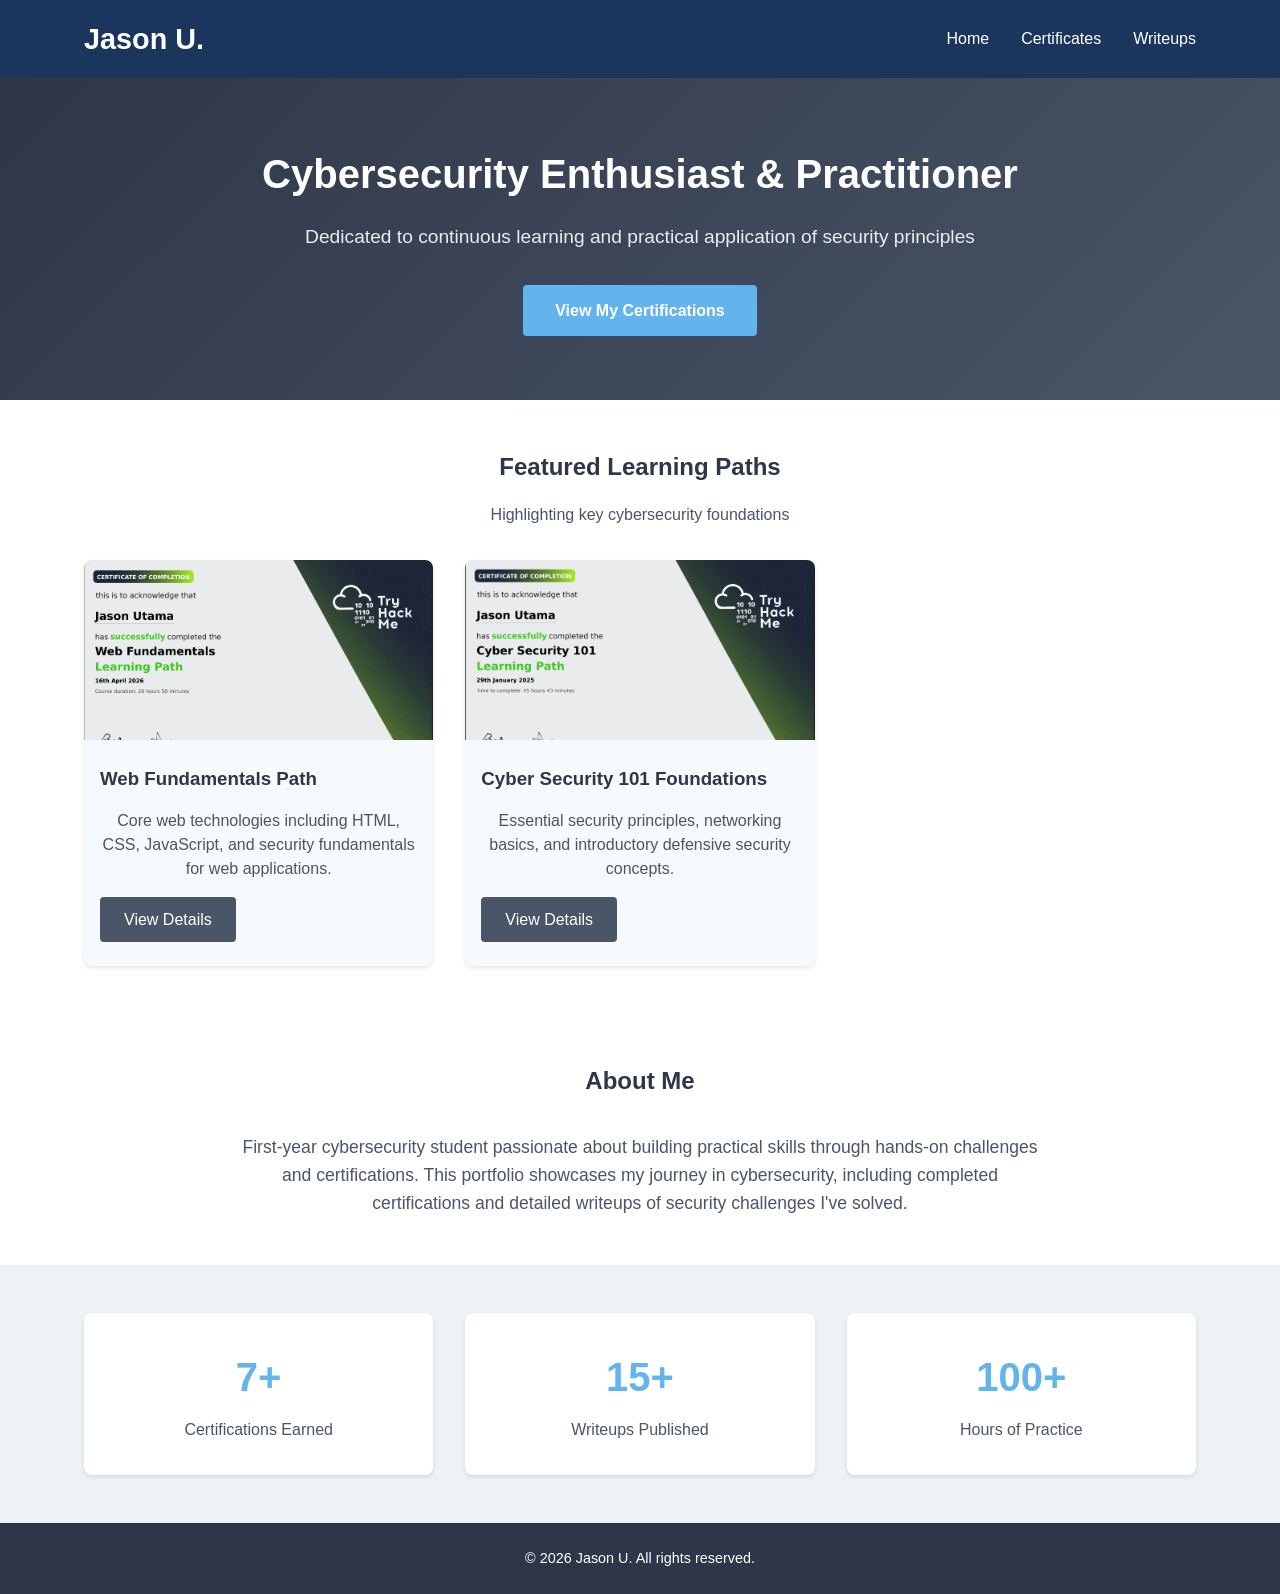
==== index.html @ da1e84b8 "Create the website as well as the styling." ====
<!DOCTYPE html>
<html lang="en">
<head>
    <meta charset="UTF-8">
    <meta name="viewport" content="width=device-width, initial-scale=1.0">
    <title>Jason U. - Cybersecurity Portfolio</title>
    <link rel="stylesheet" href="styles.css">
</head>
<body>
    <header>
        <div class="container">
            <h1>Jason U.</h1>
            <nav>
                <ul>
                    <li><a href="index.html">Home</a></li>
                    <li><a href="certificates.html">Certificates</a></li>
                    <li><a href="writeups.html">Writeups</a></li>
                </ul>
            </nav>
        </div>
    </header>
    
    <section class="hero">
        <div class="container">
            <h2>Cybersecurity Enthusiast & Practitioner</h2>
            <p>Dedicated to continuous learning and practical application of security principles</p>
            <a href="certificates.html" class="btn-primary">View My Certifications</a>
        </div>
    </section>
    
    <!-- Featured Certificates Section -->
    <section class="featured-certificates">
        <div class="container">
            <h2>Featured Learning Paths</h2>
            <p>Highlighting key cybersecurity foundations</p>
            <div class="certificates-grid">
                <!-- Web Fundamentals Card -->
                <div class="certificate-card">
                    <img src="Certificates/THM/WebFundamentals.png" alt="Web Fundamentals Certificate" class="certificate-img">
                    <h3>Web Fundamentals Path</h3>
                    <p>Core web technologies including HTML, CSS, JavaScript, and security fundamentals for web applications.</p>
                    <a href="certificates.html" class="btn-secondary">View Details</a>
                </div>
                
                <!-- Cyber Security 101 Card -->
                <div class="certificate-card">
                    <img src="Certificates/THM/CyberSec101.png" alt="Cyber Security 101 Certificate" class="certificate-img">
                    <h3>Cyber Security 101 Foundations</h3>
                    <p>Essential security principles, networking basics, and introductory defensive security concepts.</p>
                    <a href="certificates.html" class="btn-secondary">View Details</a>
                </div>
            </div>
        </div>
    </section>
    
    <section class="about">
        <div class="container">
            <h2>About Me</h2>
            <p>First-year cybersecurity student passionate about building practical skills through hands-on challenges and certifications. This portfolio showcases my journey in cybersecurity, including completed certifications and detailed writeups of security challenges I've solved.</p>
        </div>
    </section>
    
    <section class="stats">
        <div class="container">
            <div class="stat-grid">
                <div class="stat-item">
                    <h3>7+</h3>
                    <p>Certifications Earned</p>
                </div>
                <div class="stat-item">
                    <h3>15+</h3>
                    <p>Writeups Published</p>
                </div>
                <div class="stat-item">
                    <h3>100+</h3>
                    <p>Hours of Practice</p>
                </div>
            </div>
        </div>
    </section>
    
    <footer>
        <div class="container">
            <p>&copy; 2026 Jason U. All rights reserved.</p>
        </div>
    </footer>
</body>
</html>
---- styles.css ----
/* Reset and base styles */
* {
    margin: 0;
    padding: 0;
    box-sizing: border-box;
}

body {
    font-family: 'Segoe UI', Tahoma, Geneva, Verdana, sans-serif;
    line-height: 1.6;
    color: #333;
    background-color: #f7fafc;
}

.container {
    width: 90%;
    max-width: 1200px;
    margin: 0 auto;
    padding: 0 20px;
}

/* Header styles */
header {
    background-color: #1a365d;
    color: white;
    padding: 1rem 0;
    box-shadow: 0 2px 4px rgba(0,0,0,0.1);
}

header .container {
    display: flex;
    justify-content: space-between;
    align-items: center;
}

header h1 {
    font-size: 1.8rem;
    font-weight: 600;
}

header nav ul {
    display: flex;
    list-style: none;
    gap: 2rem;
}

header nav ul li a {
    color: white;
    text-decoration: none;
    font-weight: 500;
    transition: color 0.3s ease;
}

header nav ul li a:hover {
    color: #63b3ed;
}

/* Hero section */
.hero {
    background: linear-gradient(135deg, #2d3748 0%, #4a5568 100%);
    color: white;
    text-align: center;
    padding: 4rem 0;
}

.hero h2 {
    font-size: 2.5rem;
    margin-bottom: 1rem;
}

.hero p {
    font-size: 1.2rem;
    margin-bottom: 2rem;
    opacity: 0.9;
}

.btn-primary {
    display: inline-block;
    background-color: #63b3ed;
    color: white;
    padding: 0.8rem 2rem;
    border-radius: 4px;
    text-decoration: none;
    font-weight: 600;
    transition: background-color 0.3s ease;
}

.btn-primary:hover {
    background-color: #4299e1;
}

/* About section */
.about {
    padding: 3rem 0;
    background-color: white;
}

.about h2 {
    text-align: center;
    margin-bottom: 2rem;
    color: #2d3748;
}

.about p {
    text-align: center;
    max-width: 800px;
    margin: 0 auto;
    color: #4a5568;
    font-size: 1.1rem;
}

/* Stats section */
.stats {
    background-color: #edf2f7;
    padding: 3rem 0;
}

.stats h2 {
    text-align: center;
    margin-bottom: 2rem;
    color: #2d3748;
}

.stat-grid {
    display: flex;
    justify-content: space-around;
    flex-wrap: wrap;
    gap: 2rem;
}

.stat-item {
    text-align: center;
    background-color: white;
    padding: 2rem;
    border-radius: 8px;
    box-shadow: 0 2px 4px rgba(0,0,0,0.1);
    flex: 1;
    min-width: 200px;
}

.stat-item h3 {
    font-size: 2.5rem;
    color: #63b3ed;
    margin-bottom: 0.5rem;
}

.stat-item p {
    color: #4a5568;
    font-weight: 500;
}

/* Featured certificates section */
.featured-certificates {
    padding: 3rem 0;
    background-color: white;
}

.featured-certificates h2 {
    text-align: center;
    margin-bottom: 1rem;
    color: #2d3748;
}

.featured-certificates p {
    text-align: center;
    margin-bottom: 2rem;
    color: #4a5568;
    max-width: 600px;
    margin-left: auto;
    margin-right: auto;
}

.certificates-grid {
    display: grid;
    grid-template-columns: repeat(auto-fit, minmax(280px, 1fr));
    gap: 1.5rem;
}

.certificate-card {
    background-color: #f7fafc;
    border-radius: 8px;
    overflow: hidden;
    box-shadow: 0 2px 4px rgba(0,0,0,0.1);
    transition: transform 0.3s ease, box-shadow 0.3s ease;
}

.certificate-card:hover {
    transform: translateY(-5px);
    box-shadow: 0 4px 8px rgba(0,0,0,0.15);
}

.certificate-img {
    width: 100%;
    height: 180px;
    object-fit: cover;
}

.certificate-card h3 {
    margin: 1rem;
    color: #2d3748;
}

.certificate-card p {
    margin: 0 1rem 1rem;
    color: #4a5568;
    line-height: 1.5;
}

.btn-secondary {
    display: inline-block;
    background-color: #4a5568;
    color: white;
    padding: 0.6rem 1.5rem;
    border-radius: 4px;
    text-decoration: none;
    font-weight: 500;
    margin: 0 1rem 1.5rem;
    transition: background-color 0.3s ease;
}

.btn-secondary:hover {
    background-color: #2d3748;
}

/* Page header */
.page-header {
    background-color: #2d3748;
    color: white;
    text-align: center;
    padding: 2rem 0;
}

.page-header h2 {
    font-size: 2rem;
    margin-bottom: 0.5rem;
}

.page-header p {
    opacity: 0.9;
    max-width: 600px;
    margin: 0 auto;
}

/* Certificates page specific */
.certificates-grid-container {
    background-color: white;
    padding: 3rem 0;
}

.certificates-grid {
    display: grid;
    grid-template-columns: repeat(auto-fill, minmax(300px, 1fr));
    gap: 2rem;
}

.certificate-item {
    display: flex;
    background-color: #f7fafc;
    border-radius: 8px;
    overflow: hidden;
    box-shadow: 0 2px 4px rgba(0,0,0,0.1);
    transition: transform 0.3s ease, box-shadow 0.3s ease;
}

.certificate-item:hover {
    transform: translateY(-3px);
    box-shadow: 0 4px 8px rgba(0,0,0,0.15);
}

.certificate-thumb {
    width: 120px;
    height: 120px;
    object-fit: cover;
    flex-shrink: 0;
}

.certificate-info {
    padding: 1.5rem;
    flex: 1;
}

.certificate-info h3 {
    color: #2d3748;
    margin-bottom: 0.5rem;
}

.certificate-info p {
    color: #4a5568;
    line-height: 1.5;
}

/* Writeups page specific */
.writeups-container {
    background-color: white;
    padding: 3rem 0;
}

.writeup-category {
    margin-bottom: 3rem;
}

.writeup-category h3 {
    color: #2d3748;
    margin-bottom: 1.5rem;
    padding-bottom: 0.5rem;
    border-bottom: 2px solid #edf2f7;
}

.writeup-grid {
    display: grid;
    grid-template-columns: repeat(auto-fill, minmax(280px, 1fr));
    gap: 1.5rem;
}

.writeup-card {
    background-color: #f7fafc;
    border-radius: 8px;
    padding: 1.5rem;
    box-shadow: 0 2px 4px rgba(0,0,0,0.1);
    transition: transform 0.3s ease, box-shadow 0.3s ease;
    border-left: 4px solid #63b3ed;
}

.writeup-card:hover {
    transform: translateY(-3px);
    box-shadow: 0 4px 8px rgba(0,0,0,0.15);
}

.writeup-card h4 {
    color: #2d3748;
    margin-bottom: 0.75rem;
}

.writeup-card p {
    color: #4a5568;
    margin-bottom: 1rem;
    line-height: 1.5;
}

.btn-tertiary {
    display: inline-block;
    background-color: #edf2f7;
    color: #2d3748;
    padding: 0.5rem 1rem;
    border-radius: 4px;
    text-decoration: none;
    font-size: 0.9rem;
    transition: all 0.3s ease;
}

.btn-tertiary:hover {
    background-color: #63b3ed;
    color: white;
}

/* Footer */
footer {
    background-color: #2d3748;
    color: white;
    text-align: center;
    padding: 1.5rem 0;
    font-size: 0.9rem;
}

/* Responsive design */
@media (max-width: 768px) {
    header .container {
        flex-direction: column;
        text-align: center;
        gap: 1rem;
    }
    
    header nav ul {
        flex-wrap: wrap;
        justify-content: center;
    }
    
    .hero h2 {
        font-size: 2rem;
    }
    
    .hero p {
        font-size: 1.1rem;
    }
    
    .stat-grid {
        flex-direction: column;
        align-items: center;
    }
    
    .stat-item {
        width: 80%;
        max-width: 300px;
    }
    
    .featured-certificates h2 {
        font-size: 1.8rem;
    }
    
    .certificates-grid,
    .writeup-grid {
        grid-template-columns: 1fr;
    }
}

@media (max-width: 480px) {
    .hero {
        padding: 2.5rem 0;
    }
    
    .hero h2 {
        font-size: 1.8rem;
    }
    
    .hero p {
        font-size: 1rem;
    }
    
    .btn-primary,
    .btn-secondary {
        padding: 0.7rem 1.5rem;
        font-size: 0.9rem;
    }
}
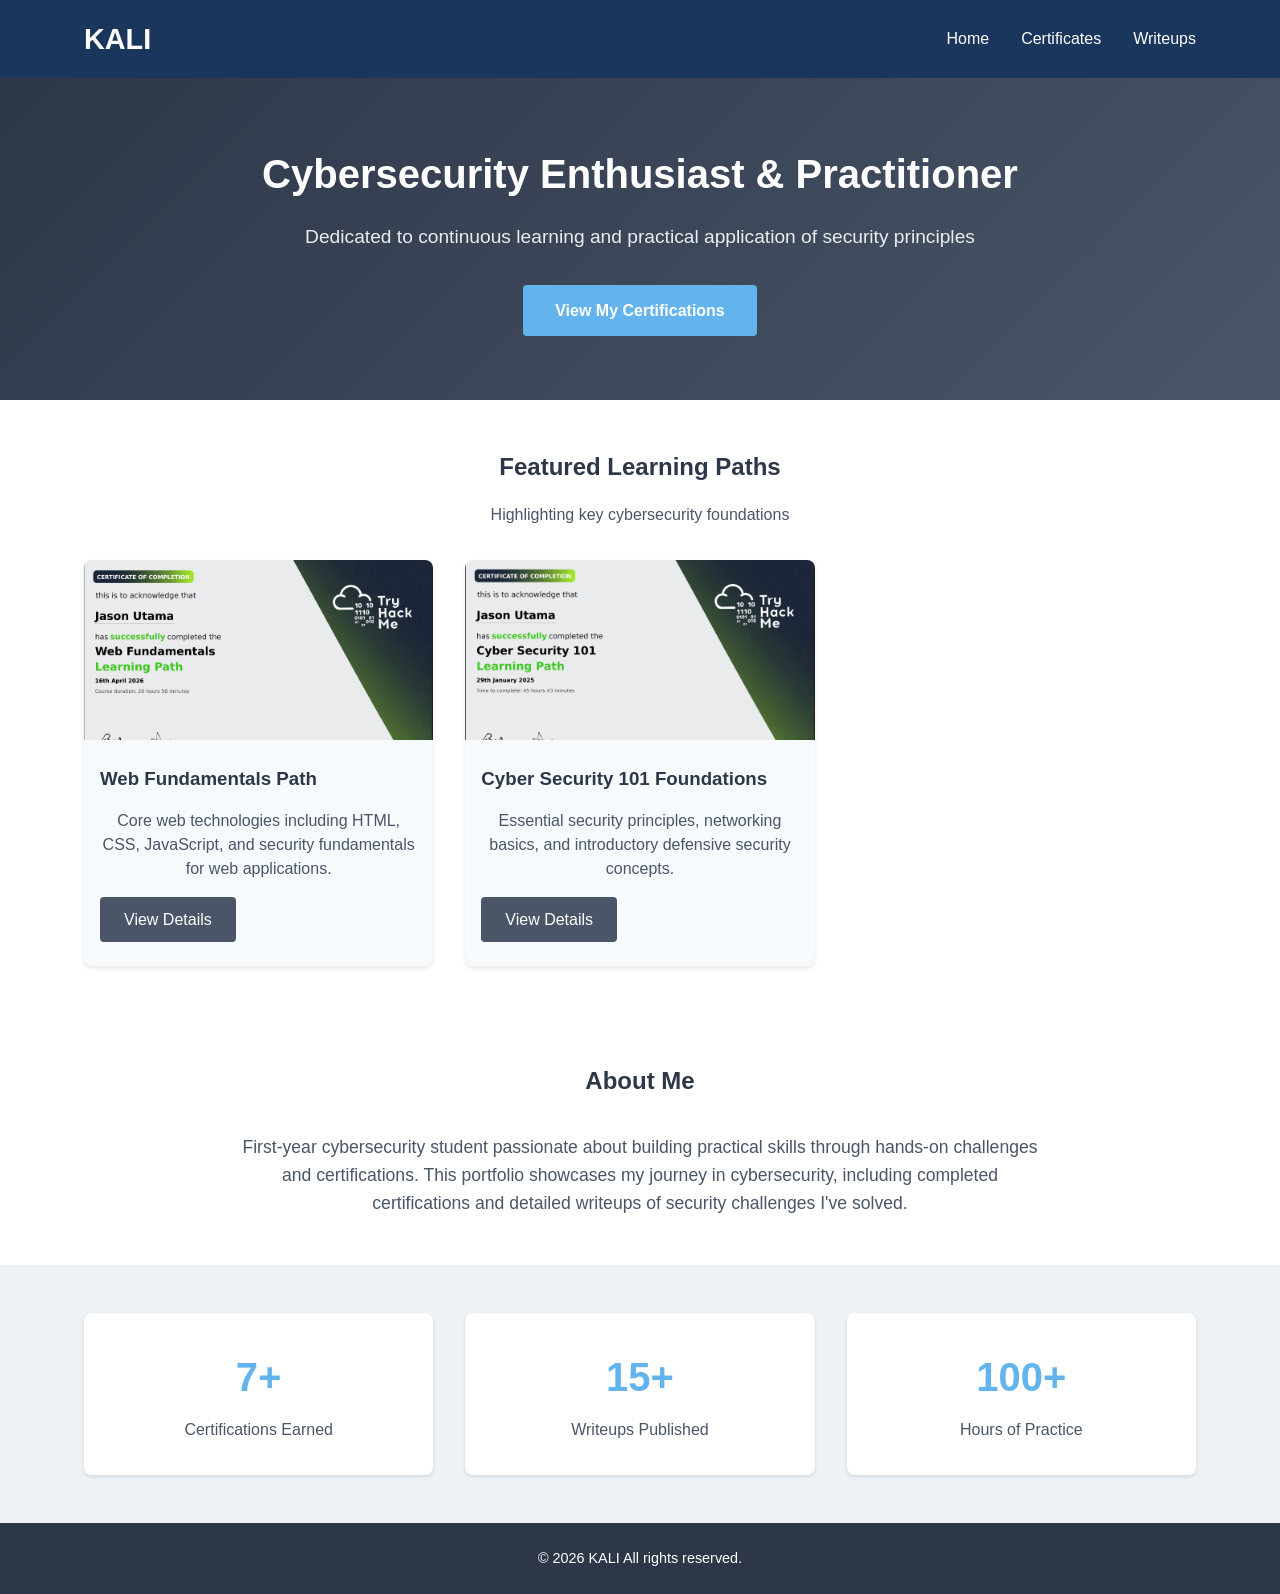
==== commit 1736affc: "Changed the name :)" ====
--- a/index.html
+++ b/index.html
@@ -3,13 +3,13 @@
 <head>
     <meta charset="UTF-8">
     <meta name="viewport" content="width=device-width, initial-scale=1.0">
-    <title>Jason U. - Cybersecurity Portfolio</title>
+    <title>KALI - Cybersecurity Portfolio</title>
     <link rel="stylesheet" href="styles.css">
 </head>
 <body>
     <header>
         <div class="container">
-            <h1>Jason U.</h1>
+            <h1>KALI</h1>
             <nav>
                 <ul>
                     <li><a href="index.html">Home</a></li>
@@ -81,7 +81,7 @@
     
     <footer>
         <div class="container">
-            <p>&copy; 2026 Jason U. All rights reserved.</p>
+            <p>&copy; 2026 KALI All rights reserved.</p>
         </div>
     </footer>
 </body>
